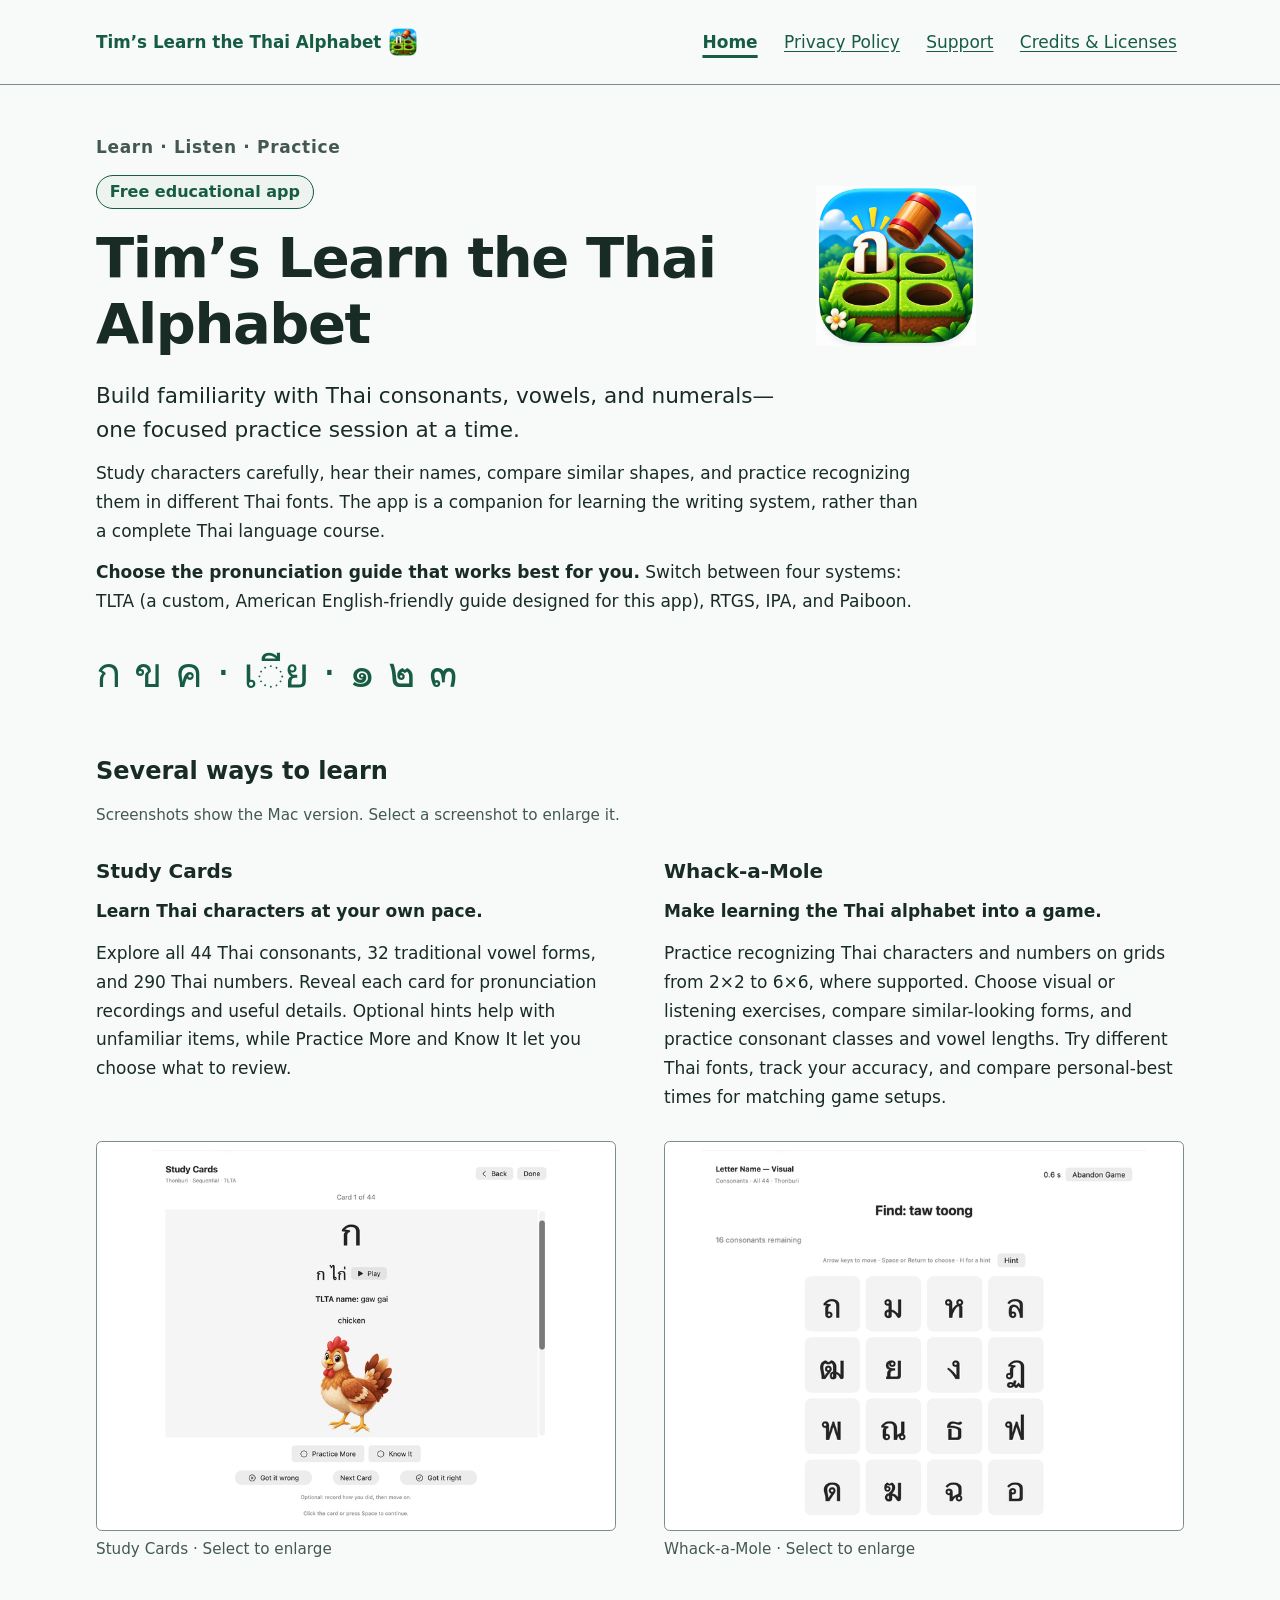
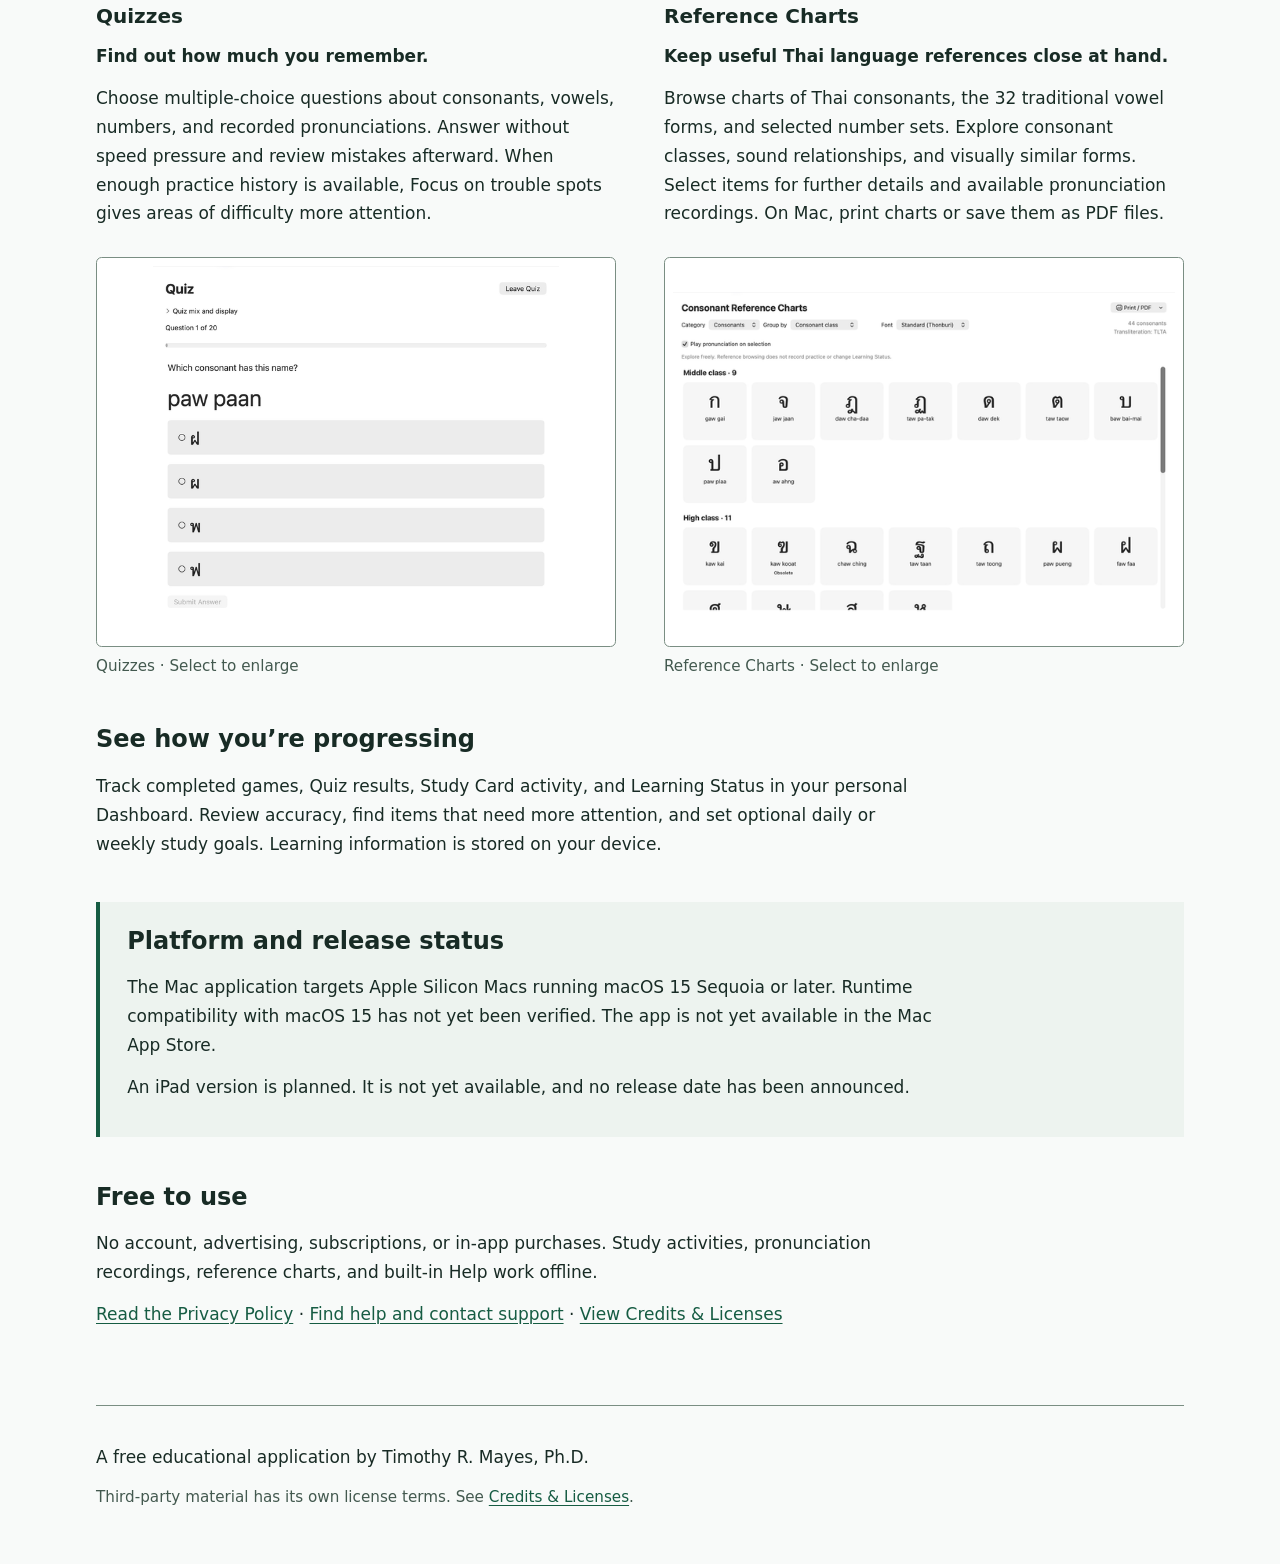
==== index.html @ c06ee565 "Explain the four pronunciation guides on Home" ====
<!doctype html>
<html lang="en">
<head>
<meta charset="utf-8">
<meta name="viewport" content="width=device-width, initial-scale=1">
<meta name="color-scheme" content="light dark">
<meta name="description" content="Learn Thai consonants, vowels, and numerals through study, recognition practice, quizzes, and reference charts.">
<title>Home — Tim’s Learn the Thai Alphabet</title>
<link rel="stylesheet" href="assets/styles.css">
<script src="assets/screenshot-viewer.js" defer></script>
</head>
<body>
<a class="skip-link" href="#main">Skip to content</a>
<header class="site-header"><div class="wrap"><a class="brand" href="index.html"><span>Tim’s Learn the Thai Alphabet</span><img class="brand-icon" src="assets/app-icon-small.png" width="28" height="28" alt="" aria-hidden="true"></a><nav aria-label="Main navigation"><a href="index.html" aria-current="page">Home</a><a href="privacy.html">Privacy Policy</a><a href="support.html">Support</a><a href="credits.html">Credits & Licenses</a></nav></div></header>
<main id="main" class="wrap" tabindex="-1"><section class="hero"><p class="eyebrow">Learn · Listen · Practice</p><div class="hero-intro"><img class="hero-icon" src="assets/app-icon.png" width="160" height="160" alt="" aria-hidden="true"><div class="hero-heading"><p class="free-badge">Free educational app</p><h1>Tim’s Learn the Thai Alphabet</h1></div></div><p class="lead">Build familiarity with Thai consonants, vowels, and numerals—one focused practice session at a time.</p><p>Study characters carefully, hear their names, compare similar shapes, and practice recognizing them in different Thai fonts. The app is a companion for learning the writing system, rather than a complete Thai language course.</p><p><strong>Choose the pronunciation guide that works best for you.</strong> Switch between four systems: TLTA (a custom, American English-friendly guide designed for this app), RTGS, IPA, and Paiboon.</p><p class="thai-sample" lang="th">ก ข ค · <svg class="thai-pattern" style="width:1.596em" viewBox="0 0 1596 1200" role="img" aria-labelledby="home-ia-title" aria-describedby="home-ia-desc" focusable="false"><title id="home-ia-title">Thai vowel pattern: long sara ia; one dotted circle marks the consonant position</title><desc id="home-ia-desc" lang="th">เ◌ีย</desc><use href="assets/thai-vowels.svg#ia" aria-hidden="true"/></svg> · ๑ ๒ ๓</p></section>
<section aria-labelledby="activities-heading"><h2 id="activities-heading">Several ways to learn</h2><p class="small">Screenshots show the Mac version. Select a screenshot to enlarge it.</p><div class="activities"><article class="activity"><h3>Study Cards</h3><p class="activity-tagline">Learn Thai characters at your own pace.</p><p>Explore all 44 Thai consonants, 32 traditional vowel forms, and 290 Thai numbers. Reveal each card for pronunciation recordings and useful details. Optional hints help with unfamiliar items, while Practice More and Know It let you choose what to review.</p><figure class="activity-shot"><a class="screenshot-link" href="assets/screenshots/study-cards.webp" data-screenshot="Study Cards" data-width="1440" data-height="1316" aria-label="Enlarge Study Cards screenshot"><span class="screenshot-frame"><img src="assets/screenshots/study-cards-thumb.webp" width="640" height="585" loading="lazy" decoding="async" alt="Revealed consonant Study Card for ก, with its Thai name, chicken illustration, Play button, and Practice More and Know It controls."></span></a><figcaption>Study Cards · Select to enlarge</figcaption></figure></article><article class="activity"><h3>Whack-a-Mole</h3><p class="activity-tagline">Make learning the Thai alphabet into a game.</p><p>Practice recognizing Thai characters and numbers on grids from 2×2 to 6×6, where supported. Choose visual or listening exercises, compare similar-looking forms, and practice consonant classes and vowel lengths. Try different Thai fonts, track your accuracy, and compare personal-best times for matching game setups.</p><figure class="activity-shot"><a class="screenshot-link" href="assets/screenshots/whack-a-mole.webp" data-screenshot="Whack-a-Mole" data-width="1440" data-height="1206" aria-label="Enlarge Whack-a-Mole screenshot"><span class="screenshot-frame"><img src="assets/screenshots/whack-a-mole-thumb.webp" width="640" height="536" loading="lazy" decoding="async" alt="Active consonant Whack-a-Mole game with a written-name prompt, a 4-by-4 Thai letter grid, timer, Hint and Abandon Game controls."></span></a><figcaption>Whack-a-Mole · Select to enlarge</figcaption></figure></article><article class="activity"><h3>Quizzes</h3><p class="activity-tagline">Find out how much you remember.</p><p>Choose multiple-choice questions about consonants, vowels, numbers, and recorded pronunciations. Answer without speed pressure and review mistakes afterward. When enough practice history is available, Focus on trouble spots gives areas of difficulty more attention.</p><figure class="activity-shot"><a class="screenshot-link" href="assets/screenshots/quizzes.webp" data-screenshot="Quizzes" data-width="1440" data-height="1316" aria-label="Enlarge Quizzes screenshot"><span class="screenshot-frame"><img src="assets/screenshots/quizzes-thumb.webp" width="640" height="585" loading="lazy" decoding="async" alt="Consonant Quiz asking which Thai character matches a written name, with four answer choices, question progress, and a Submit Answer button."></span></a><figcaption>Quizzes · Select to enlarge</figcaption></figure></article><article class="activity"><h3>Reference Charts</h3><p class="activity-tagline">Keep useful Thai language references close at hand.</p><p>Browse charts of Thai consonants, the 32 traditional vowel forms, and selected number sets. Explore consonant classes, sound relationships, and visually similar forms. Select items for further details and available pronunciation recordings. On Mac, print charts or save them as PDF files.</p><figure class="activity-shot"><a class="screenshot-link" href="assets/screenshots/reference-charts.webp" data-screenshot="Reference Charts" data-width="1440" data-height="919" aria-label="Enlarge Reference Charts screenshot"><span class="screenshot-frame"><img src="assets/screenshots/reference-charts-thumb.webp" width="640" height="408" loading="lazy" decoding="async" alt="Consonant Reference Chart grouped by consonant class, with Thai letters, transliterated names, grouping and font controls, and Print / PDF."></span></a><figcaption>Reference Charts · Select to enlarge</figcaption></figure></article></div></section>
<section><h2>See how you’re progressing</h2><p>Track completed games, Quiz results, Study Card activity, and Learning Status in your personal Dashboard. Review accuracy, find items that need more attention, and set optional daily or weekly study goals. Learning information is stored on your device.</p></section>
<section class="note"><h2>Platform and release status</h2><p>The Mac application targets Apple Silicon Macs running macOS 15 Sequoia or later. Runtime compatibility with macOS 15 has not yet been verified. The app is not yet available in the Mac App Store.</p><p>An iPad version is planned. It is not yet available, and no release date has been announced.</p></section>
<section><h2>Free to use</h2><p>No account, advertising, subscriptions, or in-app purchases. Study activities, pronunciation recordings, reference charts, and built-in Help work offline.</p><p><a href="privacy.html">Read the Privacy Policy</a> · <a href="support.html">Find help and contact support</a> · <a href="credits.html">View Credits & Licenses</a></p></section></main>
<footer class="wrap"><p>A free educational application by Timothy R. Mayes, Ph.D.</p><p class="small">Third-party material has its own license terms. See <a href="credits.html">Credits & Licenses</a>.</p></footer>
<dialog id="screenshot-viewer" class="screenshot-viewer" aria-labelledby="screenshot-title"><div class="screenshot-toolbar"><h2 id="screenshot-title">Application screenshot</h2><button type="button" id="screenshot-close" autofocus>Close</button></div><img id="screenshot-image" alt="" decoding="async"></dialog>
</body>
</html>
---- assets/styles.css ----
/* Local system fonts only. No remote resources or animation. */
:root { color-scheme: light dark; --bg:#f8faf9; --panel:#edf3ef; --ink:#182b25; --muted:#43594f; --link:#165c43; --line:#7a8e83; --focus:#8b3b00; }
@media (prefers-color-scheme:dark) { :root { --bg:#14211c; --panel:#21332a; --ink:#f1f6f2; --muted:#c0d2c6; --link:#9ee5bd; --line:#819a8b; --focus:#ffd08d; } }
* { box-sizing:border-box; }
body { margin:0; background:var(--bg); color:var(--ink); font-family:system-ui,-apple-system,BlinkMacSystemFont,"Segoe UI",sans-serif; font-size:1.0625rem; line-height:1.7; overflow-wrap:anywhere; }
.wrap { width:min(100% - 2.5rem,68rem); margin-inline:auto; }
.site-header { border-bottom:1px solid var(--line); }
.site-header .wrap { padding-block:1.25rem; display:flex; align-items:center; justify-content:space-between; flex-wrap:wrap; gap:1rem 2rem; }
.brand { font-weight:750; font-size:1.05rem; text-decoration:none; }
nav { display:flex; flex-wrap:wrap; gap:.3rem .75rem; }
nav a { display:inline-flex; align-items:center; min-height:44px; padding:.35rem .45rem; }
nav [aria-current=page] { font-weight:750; text-decoration-thickness:3px; text-underline-offset:.4em; }
a { color:var(--link); text-underline-offset:.2em; }
a:hover { text-decoration-thickness:3px; }
a:focus-visible, summary:focus-visible { outline:3px solid var(--focus); outline-offset:4px; border-radius:2px; }
.skip-link { position:absolute; top:.4rem; left:1rem; padding:.5rem 1rem; background:var(--bg); transform:translateY(-200%); z-index:1; }
.skip-link:focus { transform:none; }
main { padding-block:3rem 4rem; }
main:focus { outline:none; }
h1 { font-size:clamp(2rem,5vw,3.5rem); line-height:1.18; letter-spacing:-.025em; max-width:22ch; margin:0 0 1.4rem; }
h2 { font-size:1.5rem; line-height:1.35; margin:0 0 1rem; }
p { max-width:76ch; margin:.8rem 0; }
section { margin-top:2.75rem; }
.hero { margin-top:0; max-width:55rem; }
.eyebrow { color:var(--muted); font-weight:650; letter-spacing:.04em; margin-top:0; }
.lead { font-size:1.35rem; line-height:1.55; max-width:52ch; }
.thai-sample { font-size:2.6rem; line-height:1.8; color:var(--link); margin-block:1.25rem; }
.activities { display:grid; grid-template-columns:repeat(2,minmax(0,1fr)); gap:1.5rem 3rem; }
dt { font-weight:750; margin-top:1rem; }
dd { margin:.35rem 0 1.25rem; max-width:75ch; }
.note,.contact { background:var(--panel); border-left:4px solid var(--link); padding:1.4rem 1.7rem; }
.note h2 { margin-top:0; }
.small { font-size:.95rem; color:var(--muted); }
li { margin:.5rem 0; }
.source-list { list-style:none; padding:0; display:flex; flex-wrap:wrap; gap:.6rem; }
.source-list li { margin:0; }
.source-list a { display:flex; min-height:44px; min-width:44px; align-items:center; justify-content:center; padding:.25rem .8rem; border:1px solid var(--line); font-size:1.25rem; background:var(--panel); }
code { font-size:.95em; }
footer { border-top:1px solid var(--line); padding-block:1.5rem 2.5rem; }
@media(max-width:40rem) { main { padding-top:2rem; } .activities { grid-template-columns:1fr; gap:.2rem; } .note,.contact { padding:1rem; } nav { display:grid; grid-template-columns:repeat(2,minmax(0,1fr)); width:100%; gap:.4rem 1rem; } nav a { justify-content:center; text-align:center; } }
@media(forced-colors:active) { a:focus-visible { outline:3px solid Highlight; } .note,.contact { border:1px solid CanvasText; } }

.thai-pattern { display:inline-block; height:1.2em; vertical-align:-.2em; fill:currentColor; max-width:100%; }

.brand { display:inline-flex; align-items:center; gap:.5rem; max-width:100%; }
.brand span { min-width:0; }
.brand-icon { display:block; width:28px; height:28px; flex-shrink:0; }
.hero-intro { display:grid; grid-template-columns:minmax(0,1fr) 160px; align-items:center; gap:1.5rem 2rem; margin-bottom:1.4rem; }
.hero-icon { grid-column:2; grid-row:1; display:block; width:160px; height:auto; }
.hero-heading { grid-column:1; grid-row:1; min-width:0; }
.hero-heading h1 { margin-bottom:0; }
.free-badge { display:inline-block; margin:0 0 1rem; padding:.25rem .8rem; border:1px solid var(--link); border-radius:999px; background:var(--panel); color:var(--link); font-size:1rem; font-weight:750; line-height:1.5; }
@media(max-width:40rem) { .hero-intro { grid-template-columns:minmax(0,1fr); gap:1rem; } .hero-icon { grid-column:1; grid-row:1; width:116px; } .hero-heading { grid-column:1; grid-row:2; } }

.activity { display:flex; flex-direction:column; min-width:0; }
.activity h3 { margin:1rem 0 .25rem; font-size:1.25rem; line-height:1.35; }
.activity .activity-tagline { margin:.5rem 0 0; font-weight:650; }
.activity-shot { margin:auto 0 0; padding-top:1rem; }
.activity-shot figcaption { margin-top:.4rem; font-size:.95rem; color:var(--muted); }
.screenshot-link { display:block; border-radius:.35rem; }
.screenshot-frame { display:grid; place-items:center; aspect-ratio:4/3; padding:.5rem; border:1px solid var(--line); border-radius:.35rem; background:#fff; }
.screenshot-frame img { display:block; width:100%; height:100%; max-height:100%; min-height:0; object-fit:contain; }
.screenshot-viewer { width:max-content; max-width:calc(100vw - 2rem); max-height:calc(100vh - 2rem); max-height:calc(100dvh - 2rem); margin:auto; padding:1rem; border:1px solid var(--line); border-radius:.4rem; background:var(--bg); color:var(--ink); }
.screenshot-viewer[open] { display:grid; grid-template-rows:auto minmax(0,1fr); gap:.75rem; }
.screenshot-viewer::backdrop { background:rgb(0 0 0 / .75); }
.screenshot-toolbar { display:flex; align-items:center; justify-content:space-between; gap:1rem; }
.screenshot-toolbar h2 { margin:0; font-size:1.1rem; min-width:0; }
#screenshot-close { flex-shrink:0; min-height:44px; padding:.4rem .8rem; border:1px solid var(--line); border-radius:.25rem; background:var(--panel); color:var(--link); font:inherit; font-weight:650; cursor:pointer; }
#screenshot-close:focus-visible { outline:3px solid var(--focus); outline-offset:4px; }
#screenshot-image { display:block; width:auto; height:auto; max-width:calc(100vw - 4rem - 2px); max-height:calc(100vh - 9rem); max-height:calc(100dvh - 9rem); margin:auto; object-fit:contain; }
.screenshot-open { overflow:hidden; }
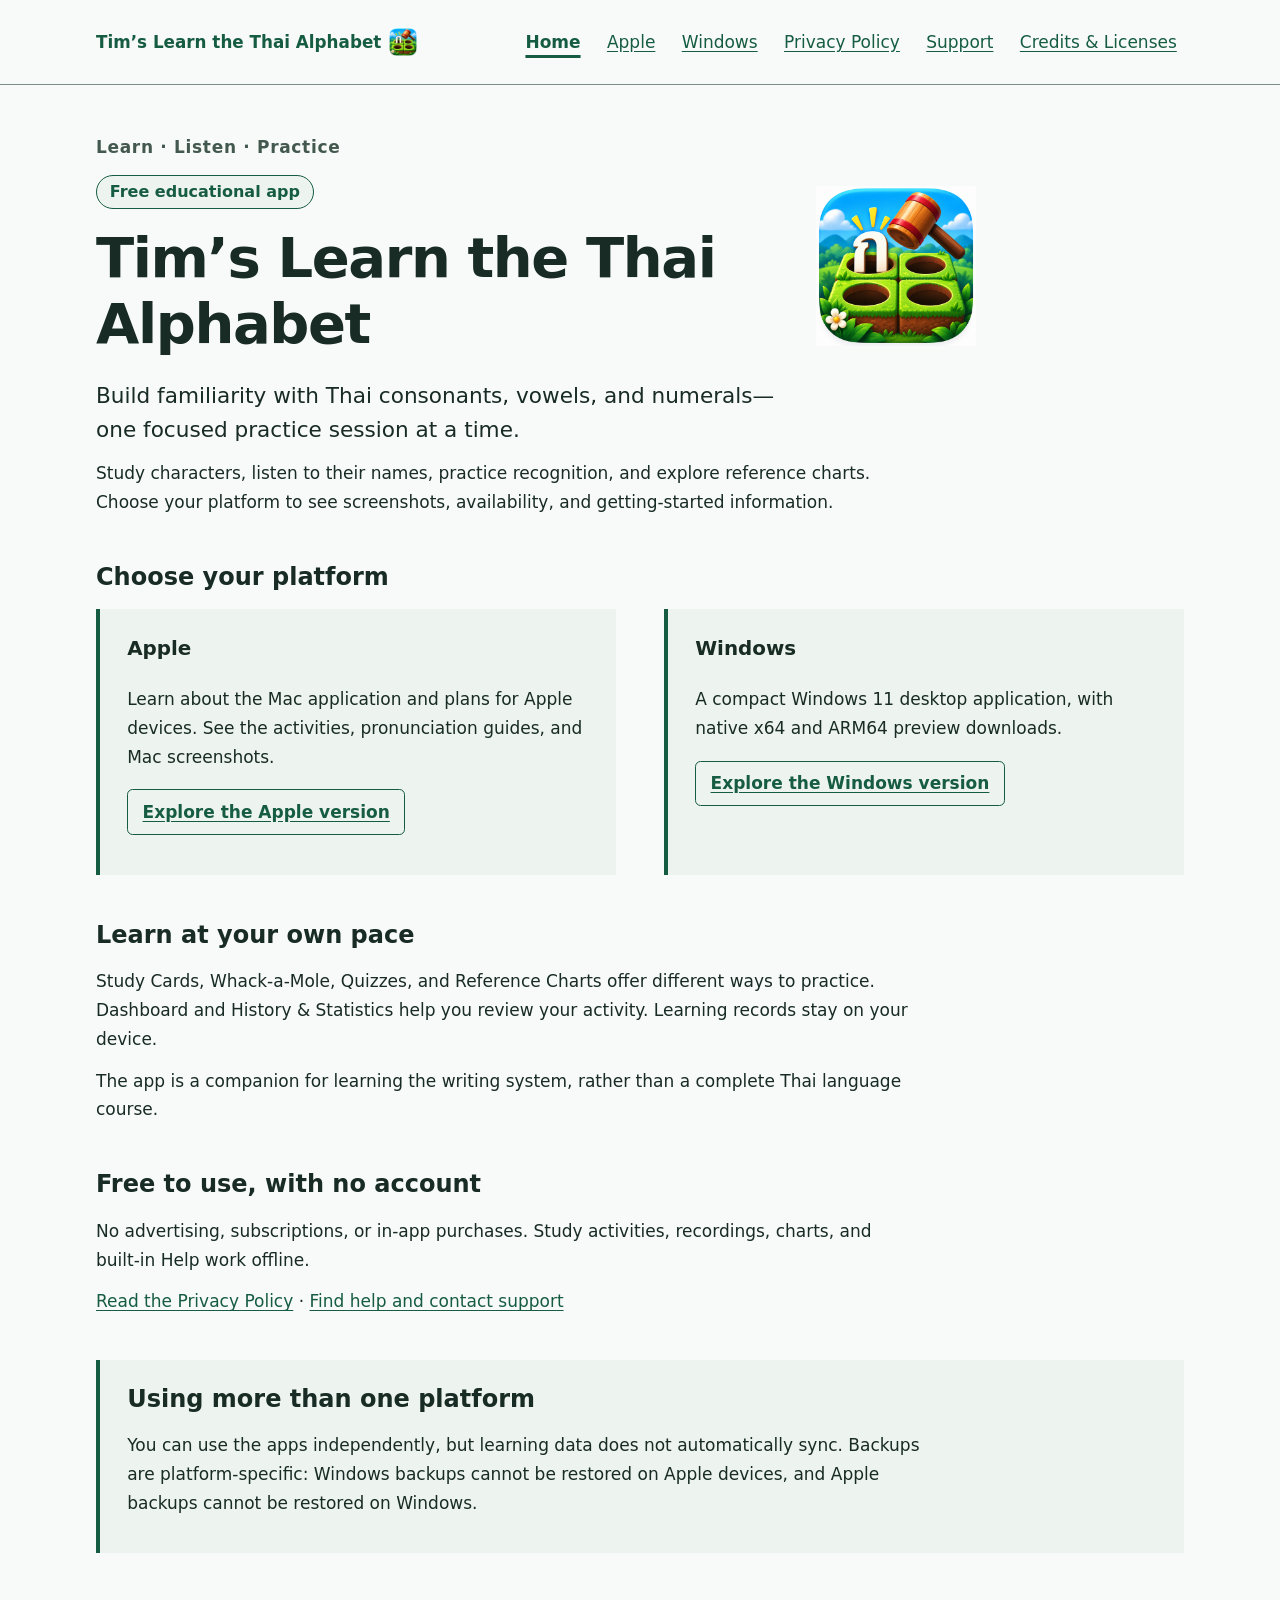
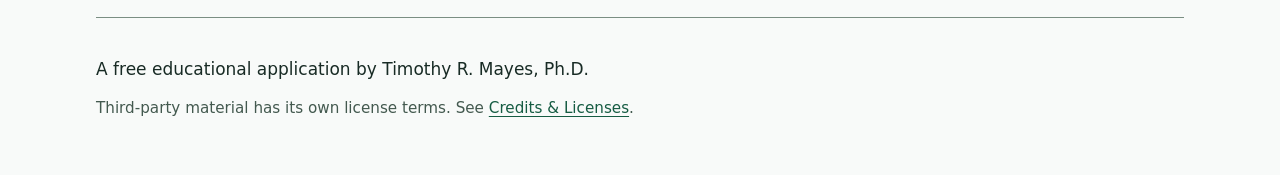
==== commit 0bca45e3: "Add shared platform home and Windows preview download page" ====
--- a/index.html
+++ b/index.html
@@ -1,23 +1,7 @@
 <!doctype html>
-<html lang="en">
-<head>
-<meta charset="utf-8">
-<meta name="viewport" content="width=device-width, initial-scale=1">
-<meta name="color-scheme" content="light dark">
-<meta name="description" content="Learn Thai consonants, vowels, and numerals through study, recognition practice, quizzes, and reference charts.">
-<title>Home — Tim’s Learn the Thai Alphabet</title>
-<link rel="stylesheet" href="assets/styles.css">
-<script src="assets/screenshot-viewer.js" defer></script>
-</head>
-<body>
-<a class="skip-link" href="#main">Skip to content</a>
-<header class="site-header"><div class="wrap"><a class="brand" href="index.html"><span>Tim’s Learn the Thai Alphabet</span><img class="brand-icon" src="assets/app-icon-small.png" width="28" height="28" alt="" aria-hidden="true"></a><nav aria-label="Main navigation"><a href="index.html" aria-current="page">Home</a><a href="privacy.html">Privacy Policy</a><a href="support.html">Support</a><a href="credits.html">Credits & Licenses</a></nav></div></header>
-<main id="main" class="wrap" tabindex="-1"><section class="hero"><p class="eyebrow">Learn · Listen · Practice</p><div class="hero-intro"><img class="hero-icon" src="assets/app-icon.png" width="160" height="160" alt="" aria-hidden="true"><div class="hero-heading"><p class="free-badge">Free educational app</p><h1>Tim’s Learn the Thai Alphabet</h1></div></div><p class="lead">Build familiarity with Thai consonants, vowels, and numerals—one focused practice session at a time.</p><p>Study characters carefully, hear their names, compare similar shapes, and practice recognizing them in different Thai fonts. The app is a companion for learning the writing system, rather than a complete Thai language course.</p><p><strong>Choose the pronunciation guide that works best for you.</strong> Switch between four systems: TLTA (a custom, American English-friendly guide designed for this app), RTGS, IPA, and Paiboon.</p><p class="thai-sample" lang="th">ก ข ค · <svg class="thai-pattern" style="width:1.596em" viewBox="0 0 1596 1200" role="img" aria-labelledby="home-ia-title" aria-describedby="home-ia-desc" focusable="false"><title id="home-ia-title">Thai vowel pattern: long sara ia; one dotted circle marks the consonant position</title><desc id="home-ia-desc" lang="th">เ◌ีย</desc><use href="assets/thai-vowels.svg#ia" aria-hidden="true"/></svg> · ๑ ๒ ๓</p></section>
-<section aria-labelledby="activities-heading"><h2 id="activities-heading">Several ways to learn</h2><p class="small">Screenshots show the Mac version. Select a screenshot to enlarge it.</p><div class="activities"><article class="activity"><h3>Study Cards</h3><p class="activity-tagline">Learn Thai characters at your own pace.</p><p>Explore all 44 Thai consonants, 32 traditional vowel forms, and 290 Thai numbers. Reveal each card for pronunciation recordings and useful details. Optional hints help with unfamiliar items, while Practice More and Know It let you choose what to review.</p><figure class="activity-shot"><a class="screenshot-link" href="assets/screenshots/study-cards.webp" data-screenshot="Study Cards" data-width="1440" data-height="1316" aria-label="Enlarge Study Cards screenshot"><span class="screenshot-frame"><img src="assets/screenshots/study-cards-thumb.webp" width="640" height="585" loading="lazy" decoding="async" alt="Revealed consonant Study Card for ก, with its Thai name, chicken illustration, Play button, and Practice More and Know It controls."></span></a><figcaption>Study Cards · Select to enlarge</figcaption></figure></article><article class="activity"><h3>Whack-a-Mole</h3><p class="activity-tagline">Make learning the Thai alphabet into a game.</p><p>Practice recognizing Thai characters and numbers on grids from 2×2 to 6×6, where supported. Choose visual or listening exercises, compare similar-looking forms, and practice consonant classes and vowel lengths. Try different Thai fonts, track your accuracy, and compare personal-best times for matching game setups.</p><figure class="activity-shot"><a class="screenshot-link" href="assets/screenshots/whack-a-mole.webp" data-screenshot="Whack-a-Mole" data-width="1440" data-height="1206" aria-label="Enlarge Whack-a-Mole screenshot"><span class="screenshot-frame"><img src="assets/screenshots/whack-a-mole-thumb.webp" width="640" height="536" loading="lazy" decoding="async" alt="Active consonant Whack-a-Mole game with a written-name prompt, a 4-by-4 Thai letter grid, timer, Hint and Abandon Game controls."></span></a><figcaption>Whack-a-Mole · Select to enlarge</figcaption></figure></article><article class="activity"><h3>Quizzes</h3><p class="activity-tagline">Find out how much you remember.</p><p>Choose multiple-choice questions about consonants, vowels, numbers, and recorded pronunciations. Answer without speed pressure and review mistakes afterward. When enough practice history is available, Focus on trouble spots gives areas of difficulty more attention.</p><figure class="activity-shot"><a class="screenshot-link" href="assets/screenshots/quizzes.webp" data-screenshot="Quizzes" data-width="1440" data-height="1316" aria-label="Enlarge Quizzes screenshot"><span class="screenshot-frame"><img src="assets/screenshots/quizzes-thumb.webp" width="640" height="585" loading="lazy" decoding="async" alt="Consonant Quiz asking which Thai character matches a written name, with four answer choices, question progress, and a Submit Answer button."></span></a><figcaption>Quizzes · Select to enlarge</figcaption></figure></article><article class="activity"><h3>Reference Charts</h3><p class="activity-tagline">Keep useful Thai language references close at hand.</p><p>Browse charts of Thai consonants, the 32 traditional vowel forms, and selected number sets. Explore consonant classes, sound relationships, and visually similar forms. Select items for further details and available pronunciation recordings. On Mac, print charts or save them as PDF files.</p><figure class="activity-shot"><a class="screenshot-link" href="assets/screenshots/reference-charts.webp" data-screenshot="Reference Charts" data-width="1440" data-height="919" aria-label="Enlarge Reference Charts screenshot"><span class="screenshot-frame"><img src="assets/screenshots/reference-charts-thumb.webp" width="640" height="408" loading="lazy" decoding="async" alt="Consonant Reference Chart grouped by consonant class, with Thai letters, transliterated names, grouping and font controls, and Print / PDF."></span></a><figcaption>Reference Charts · Select to enlarge</figcaption></figure></article></div></section>
-<section><h2>See how you’re progressing</h2><p>Track completed games, Quiz results, Study Card activity, and Learning Status in your personal Dashboard. Review accuracy, find items that need more attention, and set optional daily or weekly study goals. Learning information is stored on your device.</p></section>
-<section class="note"><h2>Platform and release status</h2><p>The Mac application targets Apple Silicon Macs running macOS 15 Sequoia or later. Runtime compatibility with macOS 15 has not yet been verified. The app is not yet available in the Mac App Store.</p><p>An iPad version is planned. It is not yet available, and no release date has been announced.</p></section>
-<section><h2>Free to use</h2><p>No account, advertising, subscriptions, or in-app purchases. Study activities, pronunciation recordings, reference charts, and built-in Help work offline.</p><p><a href="privacy.html">Read the Privacy Policy</a> · <a href="support.html">Find help and contact support</a> · <a href="credits.html">View Credits & Licenses</a></p></section></main>
-<footer class="wrap"><p>A free educational application by Timothy R. Mayes, Ph.D.</p><p class="small">Third-party material has its own license terms. See <a href="credits.html">Credits & Licenses</a>.</p></footer>
-<dialog id="screenshot-viewer" class="screenshot-viewer" aria-labelledby="screenshot-title"><div class="screenshot-toolbar"><h2 id="screenshot-title">Application screenshot</h2><button type="button" id="screenshot-close" autofocus>Close</button></div><img id="screenshot-image" alt="" decoding="async"></dialog>
-</body>
-</html>
+<html lang="en"><head><meta charset="utf-8"><meta name="viewport" content="width=device-width, initial-scale=1"><meta name="color-scheme" content="light dark"><meta name="description" content="A free educational app for learning Thai consonants, vowels and numbers. Choose the Apple or Windows version."><title>Home — Tim’s Learn the Thai Alphabet</title><link rel="stylesheet" href="assets/styles.css"></head><body><a class="skip-link" href="#main">Skip to content</a><header class="site-header"><div class="wrap"><a class="brand" href="index.html"><span>Tim’s Learn the Thai Alphabet</span><img class="brand-icon" src="assets/app-icon-small.png" width="28" height="28" alt="" aria-hidden="true"></a><nav aria-label="Main navigation"><a href="index.html" aria-current="page">Home</a><a href="apple.html">Apple</a><a href="windows.html">Windows</a><a href="privacy.html">Privacy Policy</a><a href="support.html">Support</a><a href="credits.html">Credits & Licenses</a></nav></div></header><main id="main" class="wrap" tabindex="-1">
+<section class="hero"><p class="eyebrow">Learn · Listen · Practice</p><div class="hero-intro"><img class="hero-icon" src="assets/app-icon.png" width="160" height="160" alt="" aria-hidden="true"><div class="hero-heading"><p class="free-badge">Free educational app</p><h1>Tim’s Learn the Thai Alphabet</h1></div></div><p class="lead">Build familiarity with Thai consonants, vowels, and numerals—one focused practice session at a time.</p><p>Study characters, listen to their names, practice recognition, and explore reference charts. Choose your platform to see screenshots, availability, and getting-started information.</p></section>
+<section aria-labelledby="platforms"><h2 id="platforms">Choose your platform</h2><div class="activities platform-choices"><article class="note"><h3>Apple</h3><p>Learn about the Mac application and plans for Apple devices. See the activities, pronunciation guides, and Mac screenshots.</p><p><a class="action-link" href="apple.html">Explore the Apple version</a></p></article><article class="note"><h3>Windows</h3><p>A compact Windows 11 desktop application, with native x64 and ARM64 preview downloads.</p><p><a class="action-link" href="windows.html">Explore the Windows version</a></p></article></div></section>
+<section><h2>Learn at your own pace</h2><p>Study Cards, Whack-a-Mole, Quizzes, and Reference Charts offer different ways to practice. Dashboard and History &amp; Statistics help you review your activity. Learning records stay on your device.</p><p>The app is a companion for learning the writing system, rather than a complete Thai language course.</p></section>
+<section><h2>Free to use, with no account</h2><p>No advertising, subscriptions, or in-app purchases. Study activities, recordings, charts, and built-in Help work offline.</p><p><a href="privacy.html">Read the Privacy Policy</a> · <a href="support.html">Find help and contact support</a></p></section>
+<section class="note"><h2>Using more than one platform</h2><p>You can use the apps independently, but learning data does not automatically sync. Backups are platform-specific: Windows backups cannot be restored on Apple devices, and Apple backups cannot be restored on Windows.</p></section></main><footer class="wrap"><p>A free educational application by Timothy R. Mayes, Ph.D.</p><p class="small">Third-party material has its own license terms. See <a href="credits.html">Credits &amp; Licenses</a>.</p></footer></body></html>
--- a/assets/styles.css
+++ b/assets/styles.css
@@ -69,3 +69,10 @@
 #screenshot-close:focus-visible { outline:3px solid var(--focus); outline-offset:4px; }
 #screenshot-image { display:block; width:auto; height:auto; max-width:calc(100vw - 4rem - 2px); max-height:calc(100vh - 9rem); max-height:calc(100dvh - 9rem); margin:auto; object-fit:contain; }
 .screenshot-open { overflow:hidden; }
+
+/* Platform selection and Windows downloads reuse the shared site palette. */
+.platform-choices .note { margin-top:0; }
+.platform-choices h3 { margin-top:0; }
+.action-link { display:inline-flex; align-items:center; min-height:44px; margin:.3rem .5rem .3rem 0; padding:.45rem .9rem; border:1px solid var(--link); border-radius:.35rem; background:var(--panel); font-weight:700; }
+.download-options { display:flex; flex-wrap:wrap; gap:1rem 2rem; }
+.download-options p { margin:.5rem 0; }
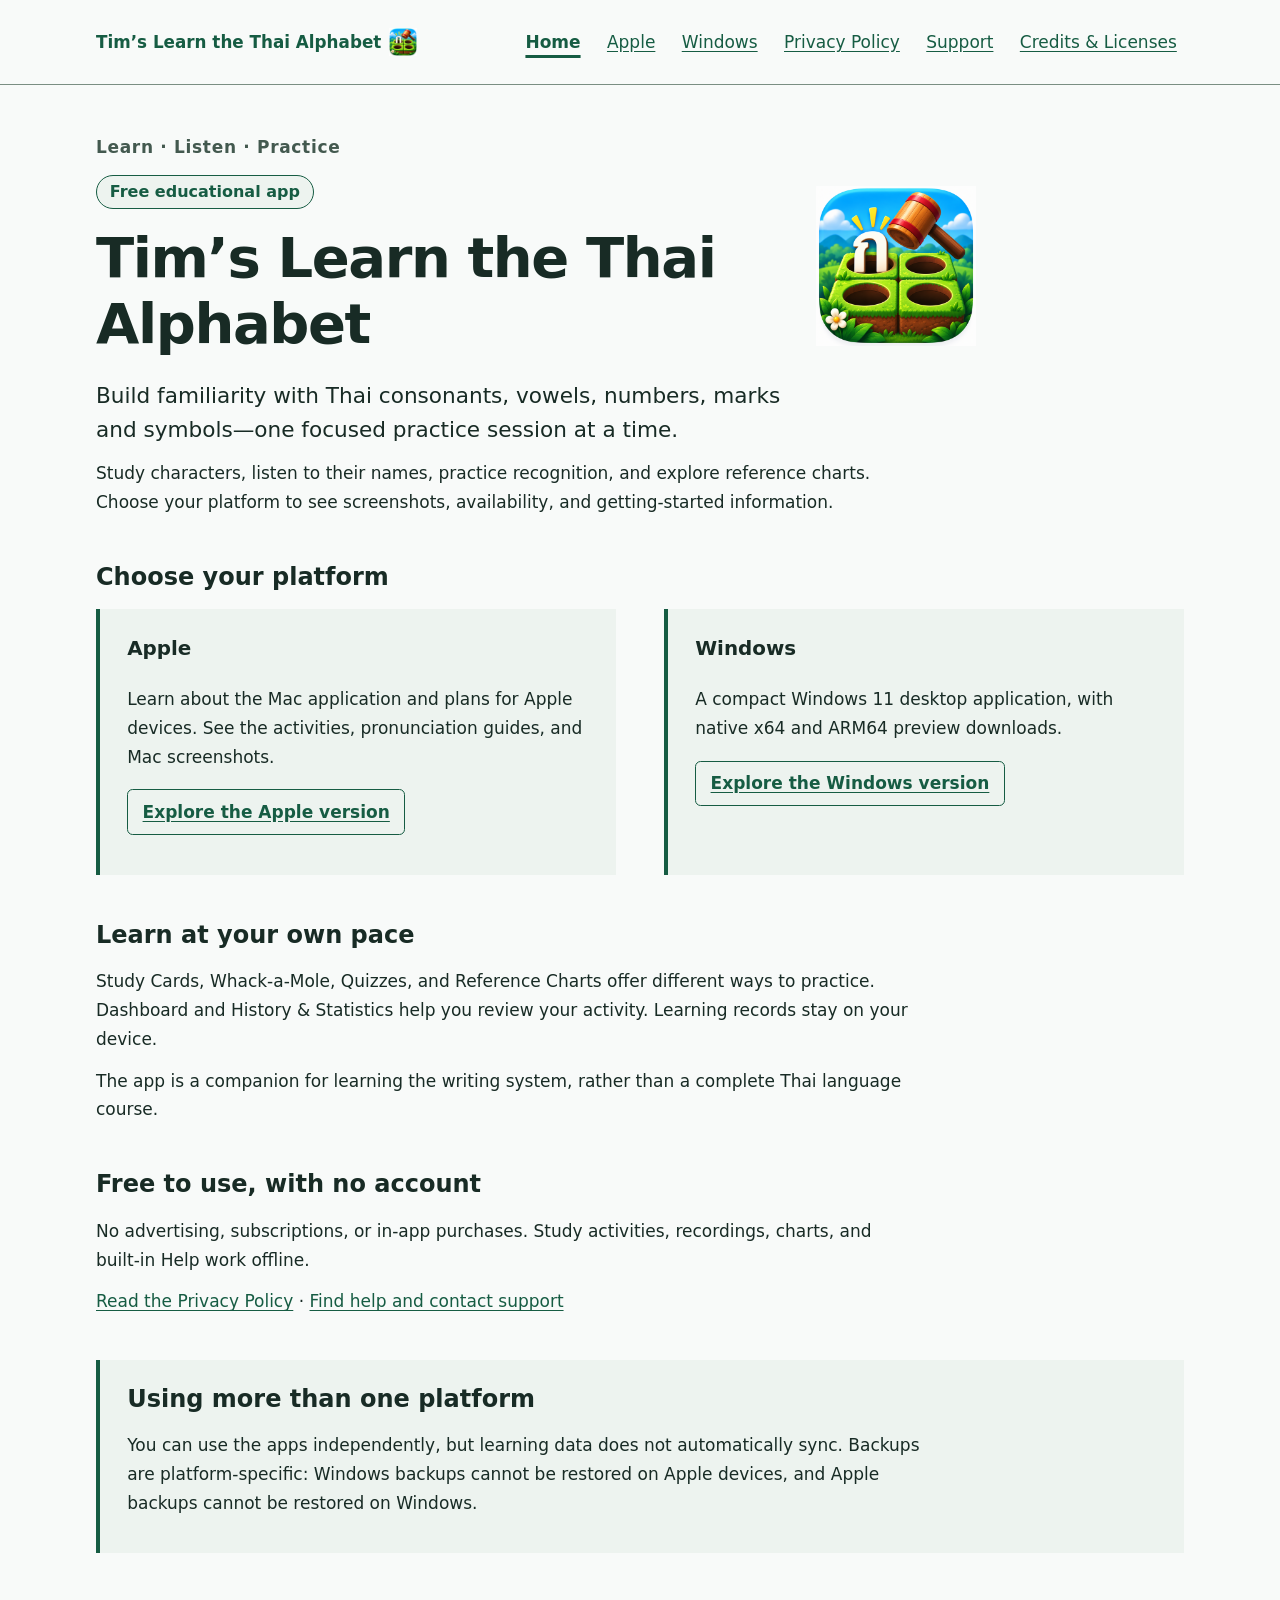
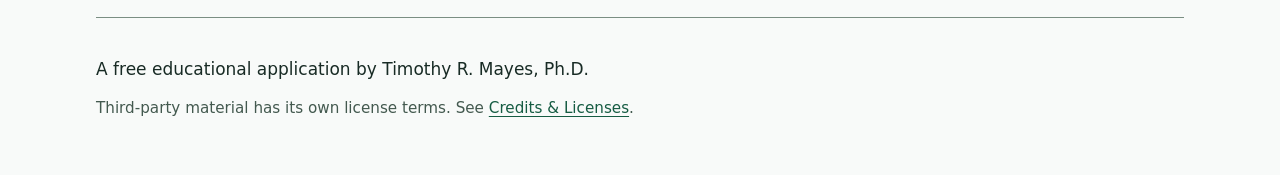
==== commit f17da10f: "Update platform pages for marks, combined practice and handwriting" ====
--- a/index.html
+++ b/index.html
@@ -1,6 +1,6 @@
 <!doctype html>
-<html lang="en"><head><meta charset="utf-8"><meta name="viewport" content="width=device-width, initial-scale=1"><meta name="color-scheme" content="light dark"><meta name="description" content="A free educational app for learning Thai consonants, vowels and numbers. Choose the Apple or Windows version."><title>Home — Tim’s Learn the Thai Alphabet</title><link rel="stylesheet" href="assets/styles.css"></head><body><a class="skip-link" href="#main">Skip to content</a><header class="site-header"><div class="wrap"><a class="brand" href="index.html"><span>Tim’s Learn the Thai Alphabet</span><img class="brand-icon" src="assets/app-icon-small.png" width="28" height="28" alt="" aria-hidden="true"></a><nav aria-label="Main navigation"><a href="index.html" aria-current="page">Home</a><a href="apple.html">Apple</a><a href="windows.html">Windows</a><a href="privacy.html">Privacy Policy</a><a href="support.html">Support</a><a href="credits.html">Credits & Licenses</a></nav></div></header><main id="main" class="wrap" tabindex="-1">
-<section class="hero"><p class="eyebrow">Learn · Listen · Practice</p><div class="hero-intro"><img class="hero-icon" src="assets/app-icon.png" width="160" height="160" alt="" aria-hidden="true"><div class="hero-heading"><p class="free-badge">Free educational app</p><h1>Tim’s Learn the Thai Alphabet</h1></div></div><p class="lead">Build familiarity with Thai consonants, vowels, and numerals—one focused practice session at a time.</p><p>Study characters, listen to their names, practice recognition, and explore reference charts. Choose your platform to see screenshots, availability, and getting-started information.</p></section>
+<html lang="en"><head><meta charset="utf-8"><meta name="viewport" content="width=device-width, initial-scale=1"><meta name="color-scheme" content="light dark"><meta name="description" content="A free educational app for learning Thai consonants, vowels, numbers, marks and symbols. Choose the Apple or Windows version."><title>Home — Tim’s Learn the Thai Alphabet</title><link rel="stylesheet" href="assets/styles.css?v=platforms-1"></head><body><a class="skip-link" href="#main">Skip to content</a><header class="site-header"><div class="wrap"><a class="brand" href="index.html"><span>Tim’s Learn the Thai Alphabet</span><img class="brand-icon" src="assets/app-icon-small.png" width="28" height="28" alt="" aria-hidden="true"></a><nav aria-label="Main navigation"><a href="index.html" aria-current="page">Home</a><a href="apple.html">Apple</a><a href="windows.html">Windows</a><a href="privacy.html">Privacy Policy</a><a href="support.html">Support</a><a href="credits.html">Credits & Licenses</a></nav></div></header><main id="main" class="wrap" tabindex="-1">
+<section class="hero"><p class="eyebrow">Learn · Listen · Practice</p><div class="hero-intro"><img class="hero-icon" src="assets/app-icon.png" width="160" height="160" alt="" aria-hidden="true"><div class="hero-heading"><p class="free-badge">Free educational app</p><h1>Tim’s Learn the Thai Alphabet</h1></div></div><p class="lead">Build familiarity with Thai consonants, vowels, numbers, marks and symbols—one focused practice session at a time.</p><p>Study characters, listen to their names, practice recognition, and explore reference charts. Choose your platform to see screenshots, availability, and getting-started information.</p></section>
 <section aria-labelledby="platforms"><h2 id="platforms">Choose your platform</h2><div class="activities platform-choices"><article class="note"><h3>Apple</h3><p>Learn about the Mac application and plans for Apple devices. See the activities, pronunciation guides, and Mac screenshots.</p><p><a class="action-link" href="apple.html">Explore the Apple version</a></p></article><article class="note"><h3>Windows</h3><p>A compact Windows 11 desktop application, with native x64 and ARM64 preview downloads.</p><p><a class="action-link" href="windows.html">Explore the Windows version</a></p></article></div></section>
 <section><h2>Learn at your own pace</h2><p>Study Cards, Whack-a-Mole, Quizzes, and Reference Charts offer different ways to practice. Dashboard and History &amp; Statistics help you review your activity. Learning records stay on your device.</p><p>The app is a companion for learning the writing system, rather than a complete Thai language course.</p></section>
 <section><h2>Free to use, with no account</h2><p>No advertising, subscriptions, or in-app purchases. Study activities, recordings, charts, and built-in Help work offline.</p><p><a href="privacy.html">Read the Privacy Policy</a> · <a href="support.html">Find help and contact support</a></p></section>
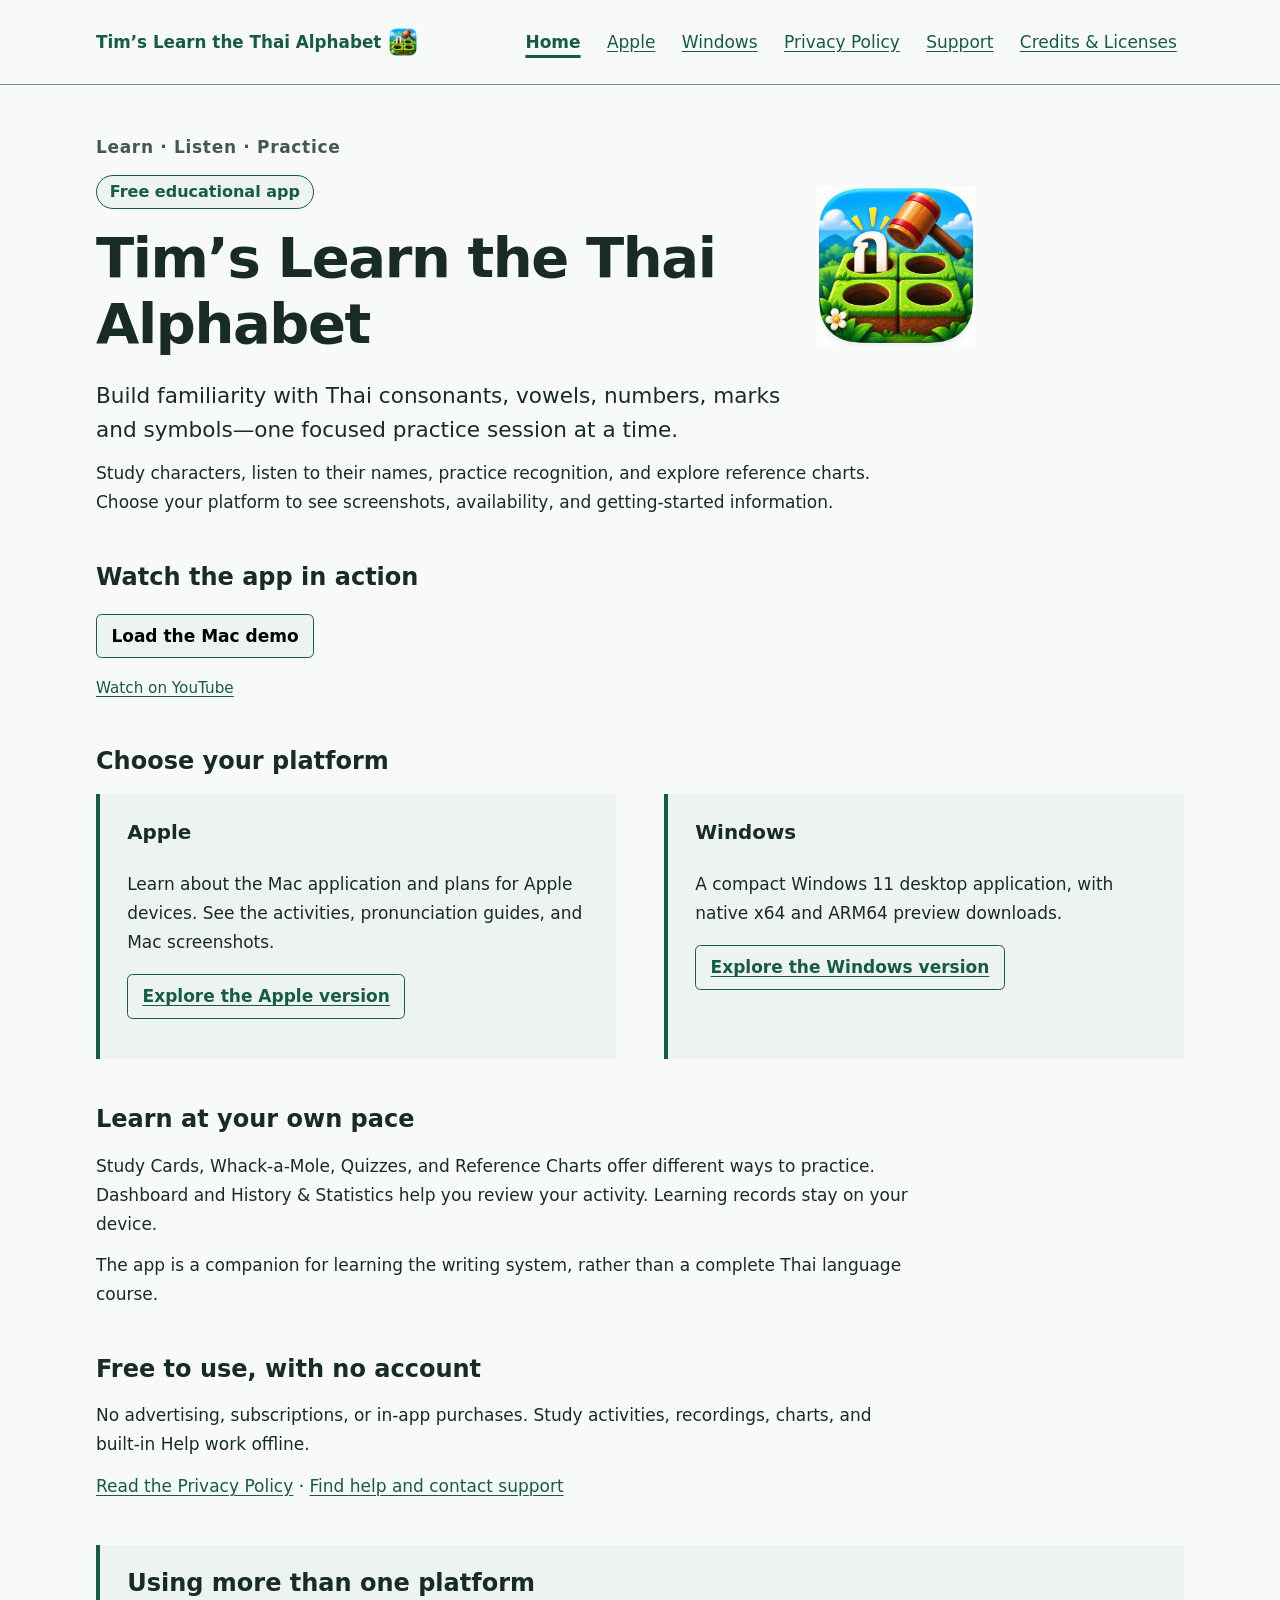
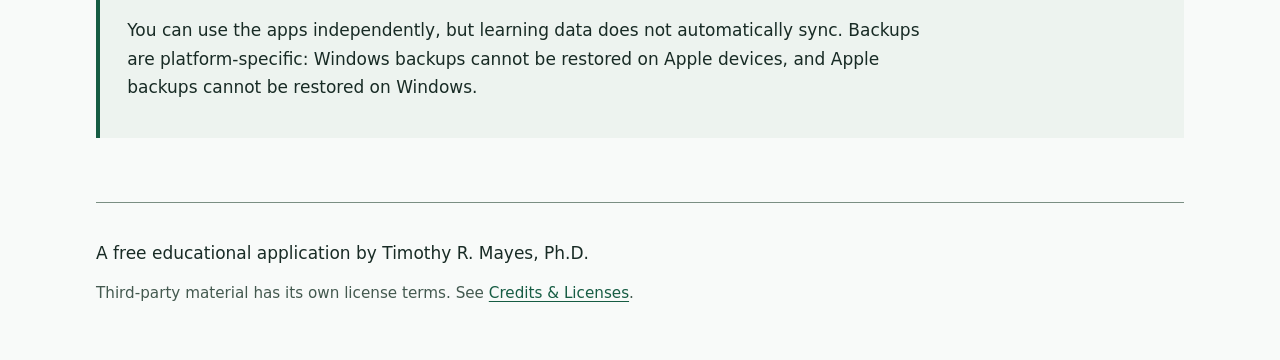
==== commit 77a855d6: "Add app demo section with video playerEmbed the Mac app demo on the homepage Added a demo section fo" ====
--- a/index.html
+++ b/index.html
@@ -1,6 +1,32 @@
 <!doctype html>
 <html lang="en"><head><meta charset="utf-8"><meta name="viewport" content="width=device-width, initial-scale=1"><meta name="color-scheme" content="light dark"><meta name="description" content="A free educational app for learning Thai consonants, vowels, numbers, marks and symbols. Choose the Apple or Windows version."><title>Home — Tim’s Learn the Thai Alphabet</title><link rel="stylesheet" href="assets/styles.css?v=platforms-1"></head><body><a class="skip-link" href="#main">Skip to content</a><header class="site-header"><div class="wrap"><a class="brand" href="index.html"><span>Tim’s Learn the Thai Alphabet</span><img class="brand-icon" src="assets/app-icon-small.png" width="28" height="28" alt="" aria-hidden="true"></a><nav aria-label="Main navigation"><a href="index.html" aria-current="page">Home</a><a href="apple.html">Apple</a><a href="windows.html">Windows</a><a href="privacy.html">Privacy Policy</a><a href="support.html">Support</a><a href="credits.html">Credits & Licenses</a></nav></div></header><main id="main" class="wrap" tabindex="-1">
 <section class="hero"><p class="eyebrow">Learn · Listen · Practice</p><div class="hero-intro"><img class="hero-icon" src="assets/app-icon.png" width="160" height="160" alt="" aria-hidden="true"><div class="hero-heading"><p class="free-badge">Free educational app</p><h1>Tim’s Learn the Thai Alphabet</h1></div></div><p class="lead">Build familiarity with Thai consonants, vowels, numbers, marks and symbols—one focused practice session at a time.</p><p>Study characters, listen to their names, practice recognition, and explore reference charts. Choose your platform to see screenshots, availability, and getting-started information.</p></section>
+<section aria-labelledby="app-demo">
+  <h2 id="app-demo">Watch the app in action</h2>
+  <div style="max-width:52rem">
+    <button type="button" id="load-app-demo" class="action-link" style="display:none;font-family:inherit;font-size:inherit;cursor:pointer">Load the Mac demo</button>
+    <template id="app-demo-player">
+      <iframe src="https://www.youtube-nocookie.com/embed/OEJnlYpl8uw"
+        title="Tim’s Learn the Thai Alphabet — Mac app demo"
+        width="832" height="468" style="display:block;width:100%;height:auto;aspect-ratio:16/9;border:0;border-radius:.35rem"
+        referrerpolicy="strict-origin-when-cross-origin"
+        allow="encrypted-media; picture-in-picture; fullscreen" allowfullscreen></iframe>
+    </template>
+    <p class="small"><a href="https://youtu.be/OEJnlYpl8uw">Watch on YouTube</a></p>
+  </div>
+</section>
+<script>
+  {
+    const button = document.getElementById('load-app-demo');
+    const template = document.getElementById('app-demo-player');
+    button.style.removeProperty('display');
+    button.addEventListener('click', () => {
+      const player = template.content.firstElementChild.cloneNode(true);
+      button.replaceWith(player);
+      player.focus();
+    });
+  }
+</script>
 <section aria-labelledby="platforms"><h2 id="platforms">Choose your platform</h2><div class="activities platform-choices"><article class="note"><h3>Apple</h3><p>Learn about the Mac application and plans for Apple devices. See the activities, pronunciation guides, and Mac screenshots.</p><p><a class="action-link" href="apple.html">Explore the Apple version</a></p></article><article class="note"><h3>Windows</h3><p>A compact Windows 11 desktop application, with native x64 and ARM64 preview downloads.</p><p><a class="action-link" href="windows.html">Explore the Windows version</a></p></article></div></section>
 <section><h2>Learn at your own pace</h2><p>Study Cards, Whack-a-Mole, Quizzes, and Reference Charts offer different ways to practice. Dashboard and History &amp; Statistics help you review your activity. Learning records stay on your device.</p><p>The app is a companion for learning the writing system, rather than a complete Thai language course.</p></section>
 <section><h2>Free to use, with no account</h2><p>No advertising, subscriptions, or in-app purchases. Study activities, recordings, charts, and built-in Help work offline.</p><p><a href="privacy.html">Read the Privacy Policy</a> · <a href="support.html">Find help and contact support</a></p></section>
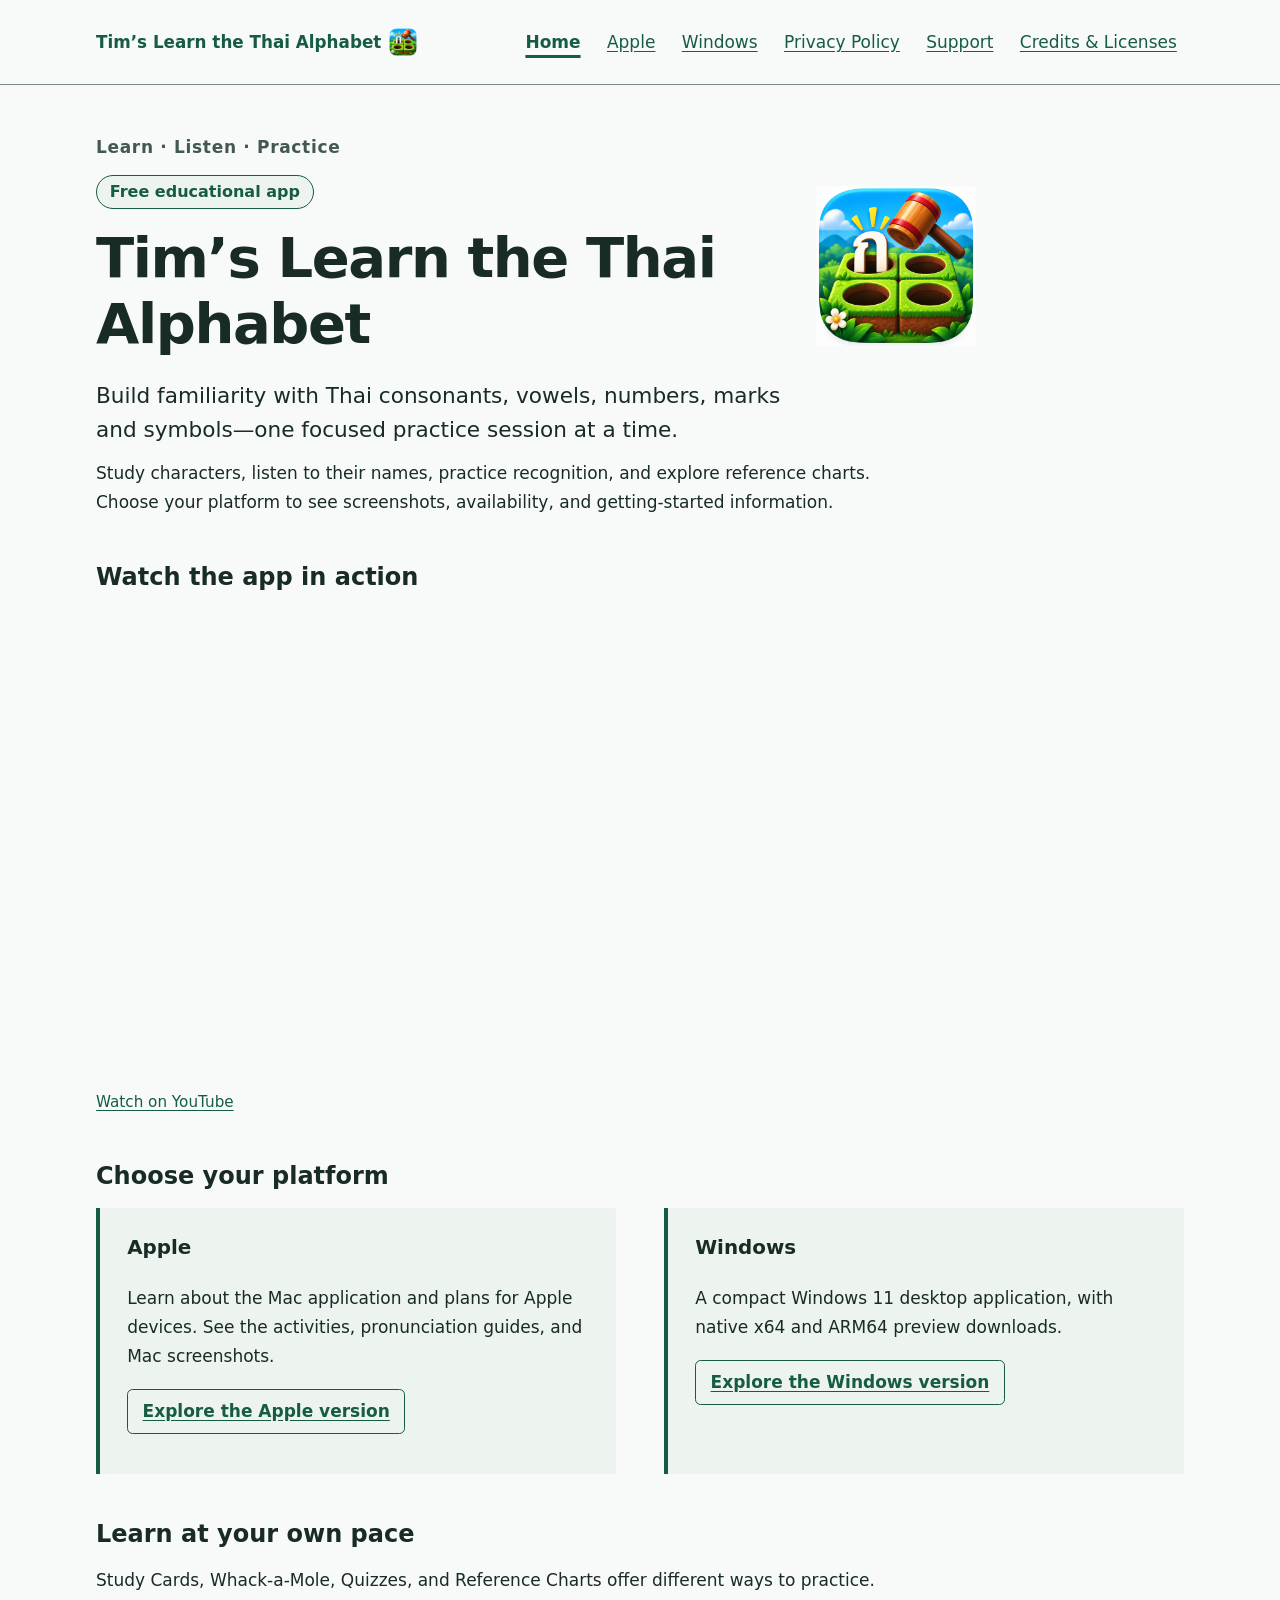
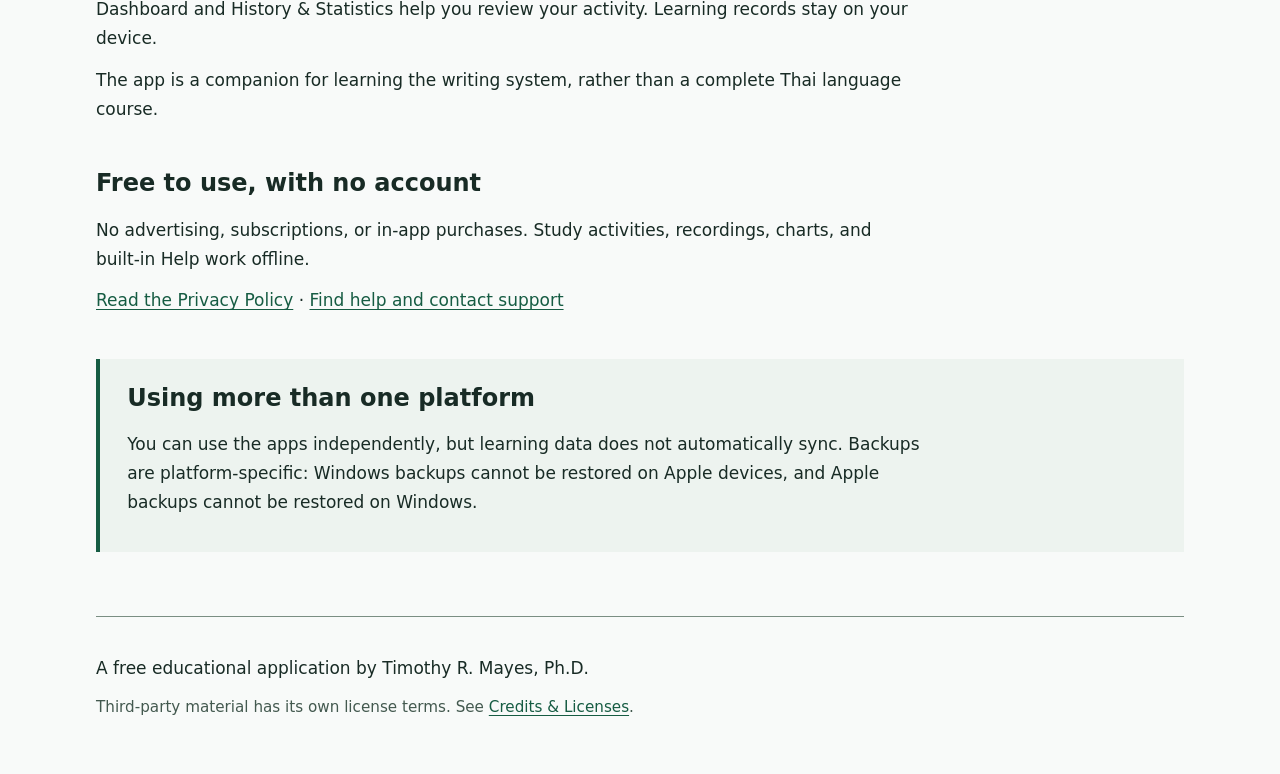
==== commit 384a33a5: "Show the demo player directly on the homepage Replaced button and template for loading app demo with" ====
--- a/index.html
+++ b/index.html
@@ -4,29 +4,15 @@
 <section aria-labelledby="app-demo">
   <h2 id="app-demo">Watch the app in action</h2>
   <div style="max-width:52rem">
-    <button type="button" id="load-app-demo" class="action-link" style="display:none;font-family:inherit;font-size:inherit;cursor:pointer">Load the Mac demo</button>
-    <template id="app-demo-player">
-      <iframe src="https://www.youtube-nocookie.com/embed/OEJnlYpl8uw"
-        title="Tim’s Learn the Thai Alphabet — Mac app demo"
-        width="832" height="468" style="display:block;width:100%;height:auto;aspect-ratio:16/9;border:0;border-radius:.35rem"
-        referrerpolicy="strict-origin-when-cross-origin"
-        allow="encrypted-media; picture-in-picture; fullscreen" allowfullscreen></iframe>
-    </template>
+    <iframe src="https://www.youtube-nocookie.com/embed/OEJnlYpl8uw"
+      loading="lazy"
+      title="Tim’s Learn the Thai Alphabet — Mac app demo"
+      width="832" height="468" style="display:block;width:100%;height:auto;aspect-ratio:16/9;border:0;border-radius:.35rem"
+      referrerpolicy="strict-origin-when-cross-origin"
+      allow="encrypted-media; picture-in-picture; fullscreen" allowfullscreen></iframe>
     <p class="small"><a href="https://youtu.be/OEJnlYpl8uw">Watch on YouTube</a></p>
   </div>
 </section>
-<script>
-  {
-    const button = document.getElementById('load-app-demo');
-    const template = document.getElementById('app-demo-player');
-    button.style.removeProperty('display');
-    button.addEventListener('click', () => {
-      const player = template.content.firstElementChild.cloneNode(true);
-      button.replaceWith(player);
-      player.focus();
-    });
-  }
-</script>
 <section aria-labelledby="platforms"><h2 id="platforms">Choose your platform</h2><div class="activities platform-choices"><article class="note"><h3>Apple</h3><p>Learn about the Mac application and plans for Apple devices. See the activities, pronunciation guides, and Mac screenshots.</p><p><a class="action-link" href="apple.html">Explore the Apple version</a></p></article><article class="note"><h3>Windows</h3><p>A compact Windows 11 desktop application, with native x64 and ARM64 preview downloads.</p><p><a class="action-link" href="windows.html">Explore the Windows version</a></p></article></div></section>
 <section><h2>Learn at your own pace</h2><p>Study Cards, Whack-a-Mole, Quizzes, and Reference Charts offer different ways to practice. Dashboard and History &amp; Statistics help you review your activity. Learning records stay on your device.</p><p>The app is a companion for learning the writing system, rather than a complete Thai language course.</p></section>
 <section><h2>Free to use, with no account</h2><p>No advertising, subscriptions, or in-app purchases. Study activities, recordings, charts, and built-in Help work offline.</p><p><a href="privacy.html">Read the Privacy Policy</a> · <a href="support.html">Find help and contact support</a></p></section>
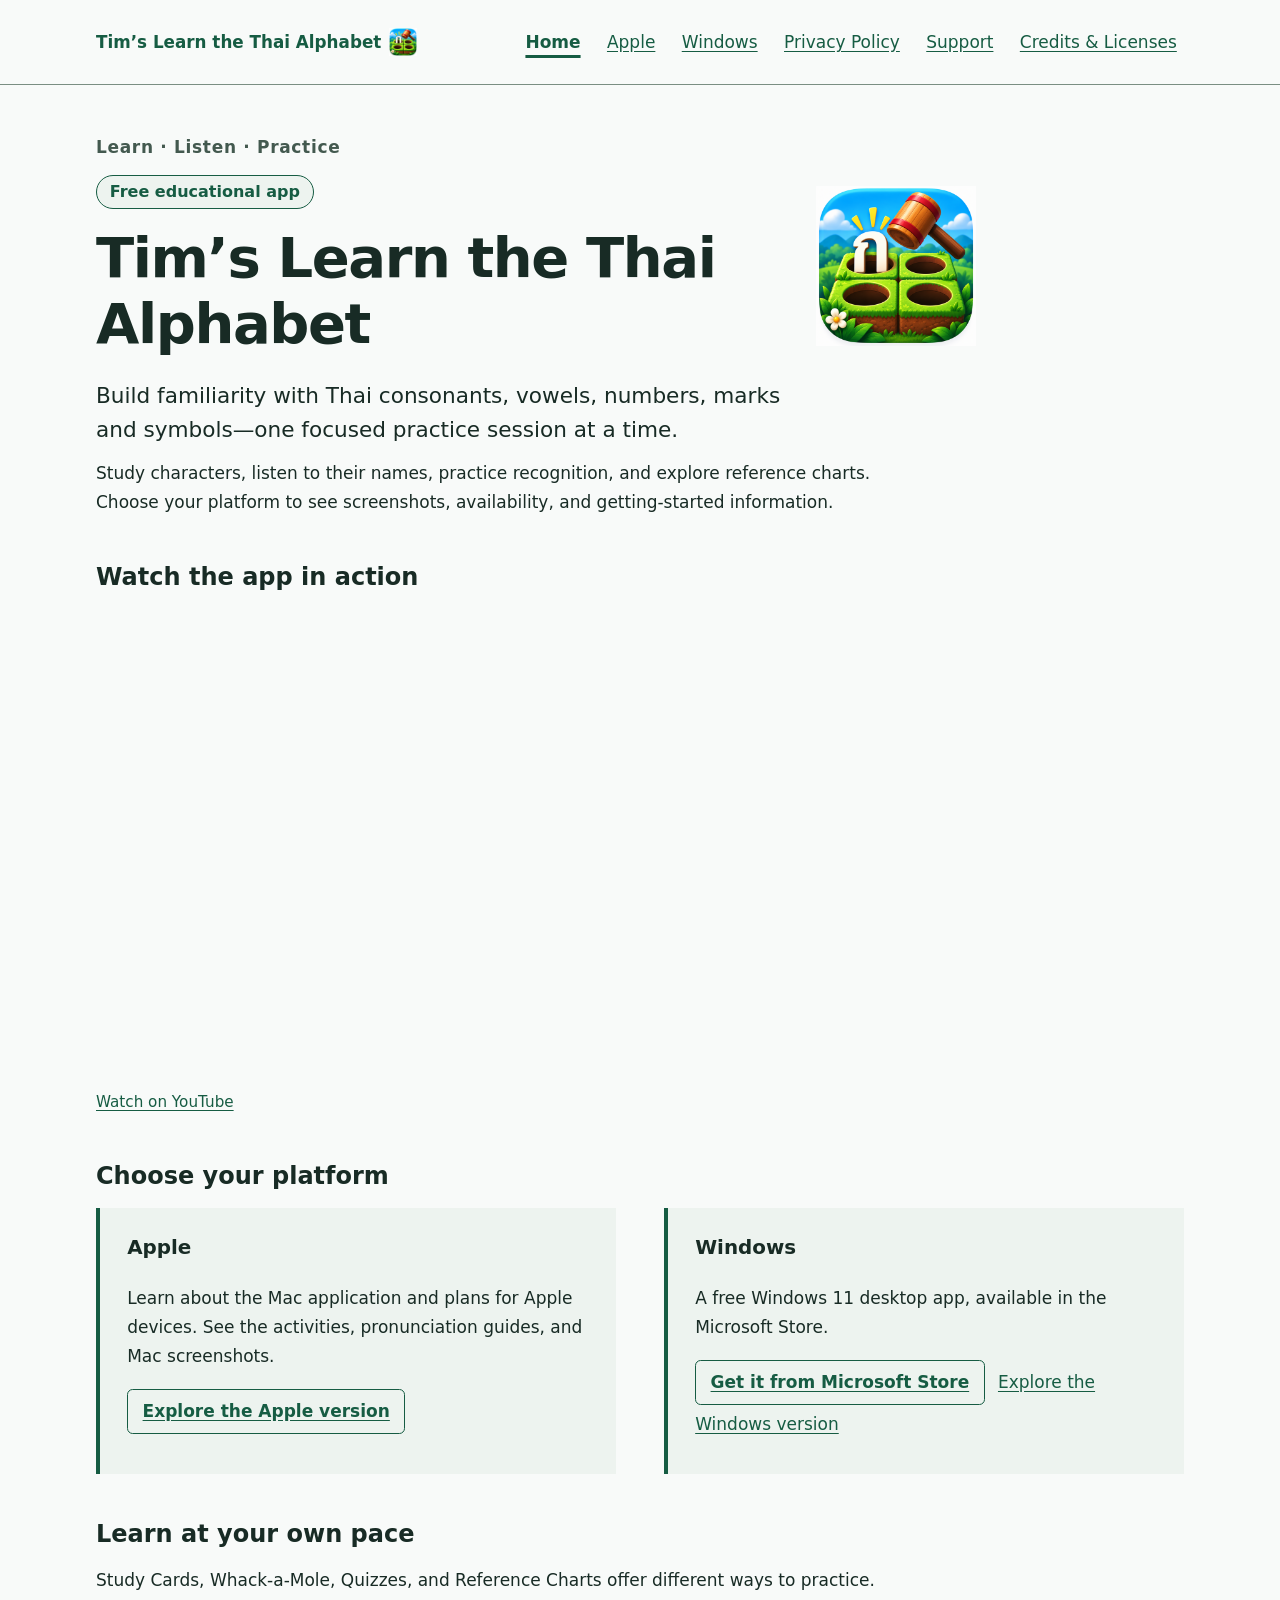
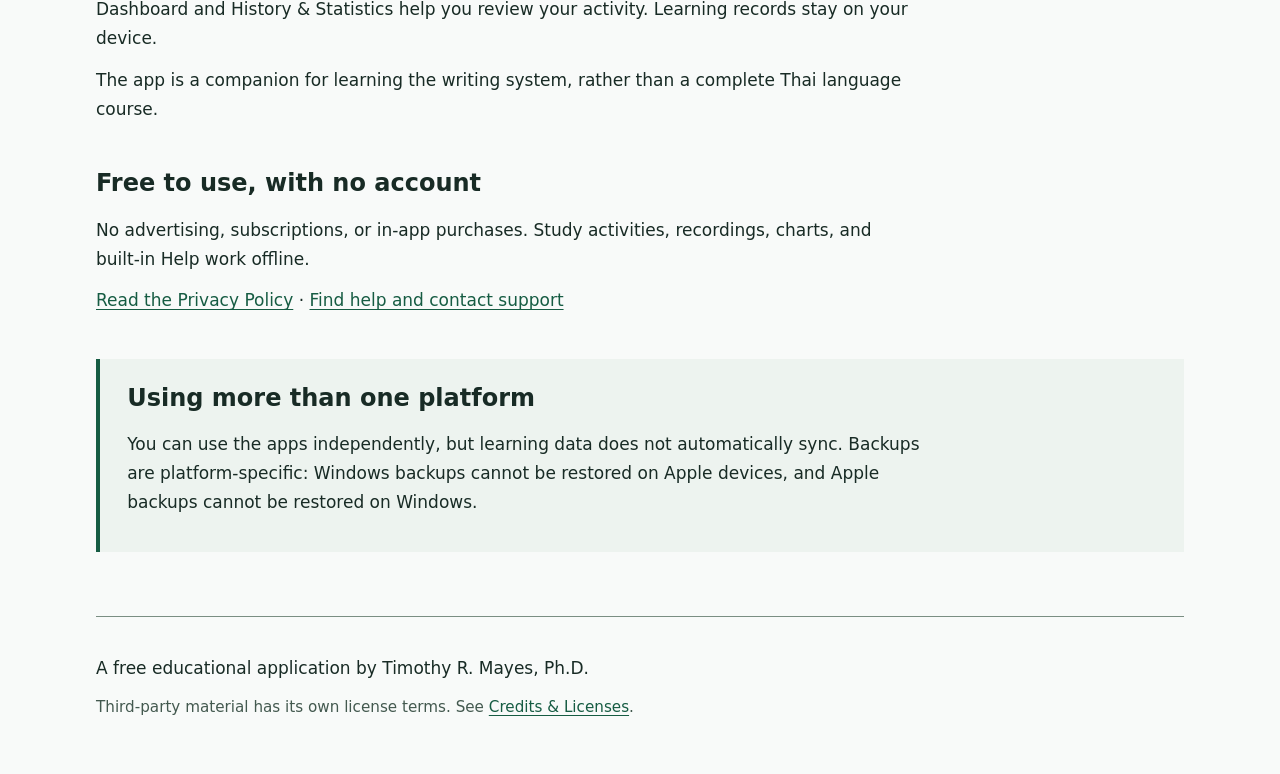
==== commit 7f3e5152: "Send Windows visitors to the Microsoft Store" ====
--- a/index.html
+++ b/index.html
@@ -13,7 +13,7 @@
     <p class="small"><a href="https://youtu.be/OEJnlYpl8uw">Watch on YouTube</a></p>
   </div>
 </section>
-<section aria-labelledby="platforms"><h2 id="platforms">Choose your platform</h2><div class="activities platform-choices"><article class="note"><h3>Apple</h3><p>Learn about the Mac application and plans for Apple devices. See the activities, pronunciation guides, and Mac screenshots.</p><p><a class="action-link" href="apple.html">Explore the Apple version</a></p></article><article class="note"><h3>Windows</h3><p>A compact Windows 11 desktop application, with native x64 and ARM64 preview downloads.</p><p><a class="action-link" href="windows.html">Explore the Windows version</a></p></article></div></section>
+<section aria-labelledby="platforms"><h2 id="platforms">Choose your platform</h2><div class="activities platform-choices"><article class="note"><h3>Apple</h3><p>Learn about the Mac application and plans for Apple devices. See the activities, pronunciation guides, and Mac screenshots.</p><p><a class="action-link" href="apple.html">Explore the Apple version</a></p></article><article class="note"><h3>Windows</h3><p>A free Windows 11 desktop app, available in the Microsoft Store.</p><p><a class="action-link" href="https://apps.microsoft.com/detail/9PMF3ZC7KF2C">Get it from Microsoft Store</a> <a href="windows.html">Explore the Windows version</a></p></article></div></section>
 <section><h2>Learn at your own pace</h2><p>Study Cards, Whack-a-Mole, Quizzes, and Reference Charts offer different ways to practice. Dashboard and History &amp; Statistics help you review your activity. Learning records stay on your device.</p><p>The app is a companion for learning the writing system, rather than a complete Thai language course.</p></section>
 <section><h2>Free to use, with no account</h2><p>No advertising, subscriptions, or in-app purchases. Study activities, recordings, charts, and built-in Help work offline.</p><p><a href="privacy.html">Read the Privacy Policy</a> · <a href="support.html">Find help and contact support</a></p></section>
 <section class="note"><h2>Using more than one platform</h2><p>You can use the apps independently, but learning data does not automatically sync. Backups are platform-specific: Windows backups cannot be restored on Apple devices, and Apple backups cannot be restored on Windows.</p></section></main><footer class="wrap"><p>A free educational application by Timothy R. Mayes, Ph.D.</p><p class="small">Third-party material has its own license terms. See <a href="credits.html">Credits &amp; Licenses</a>.</p></footer></body></html>
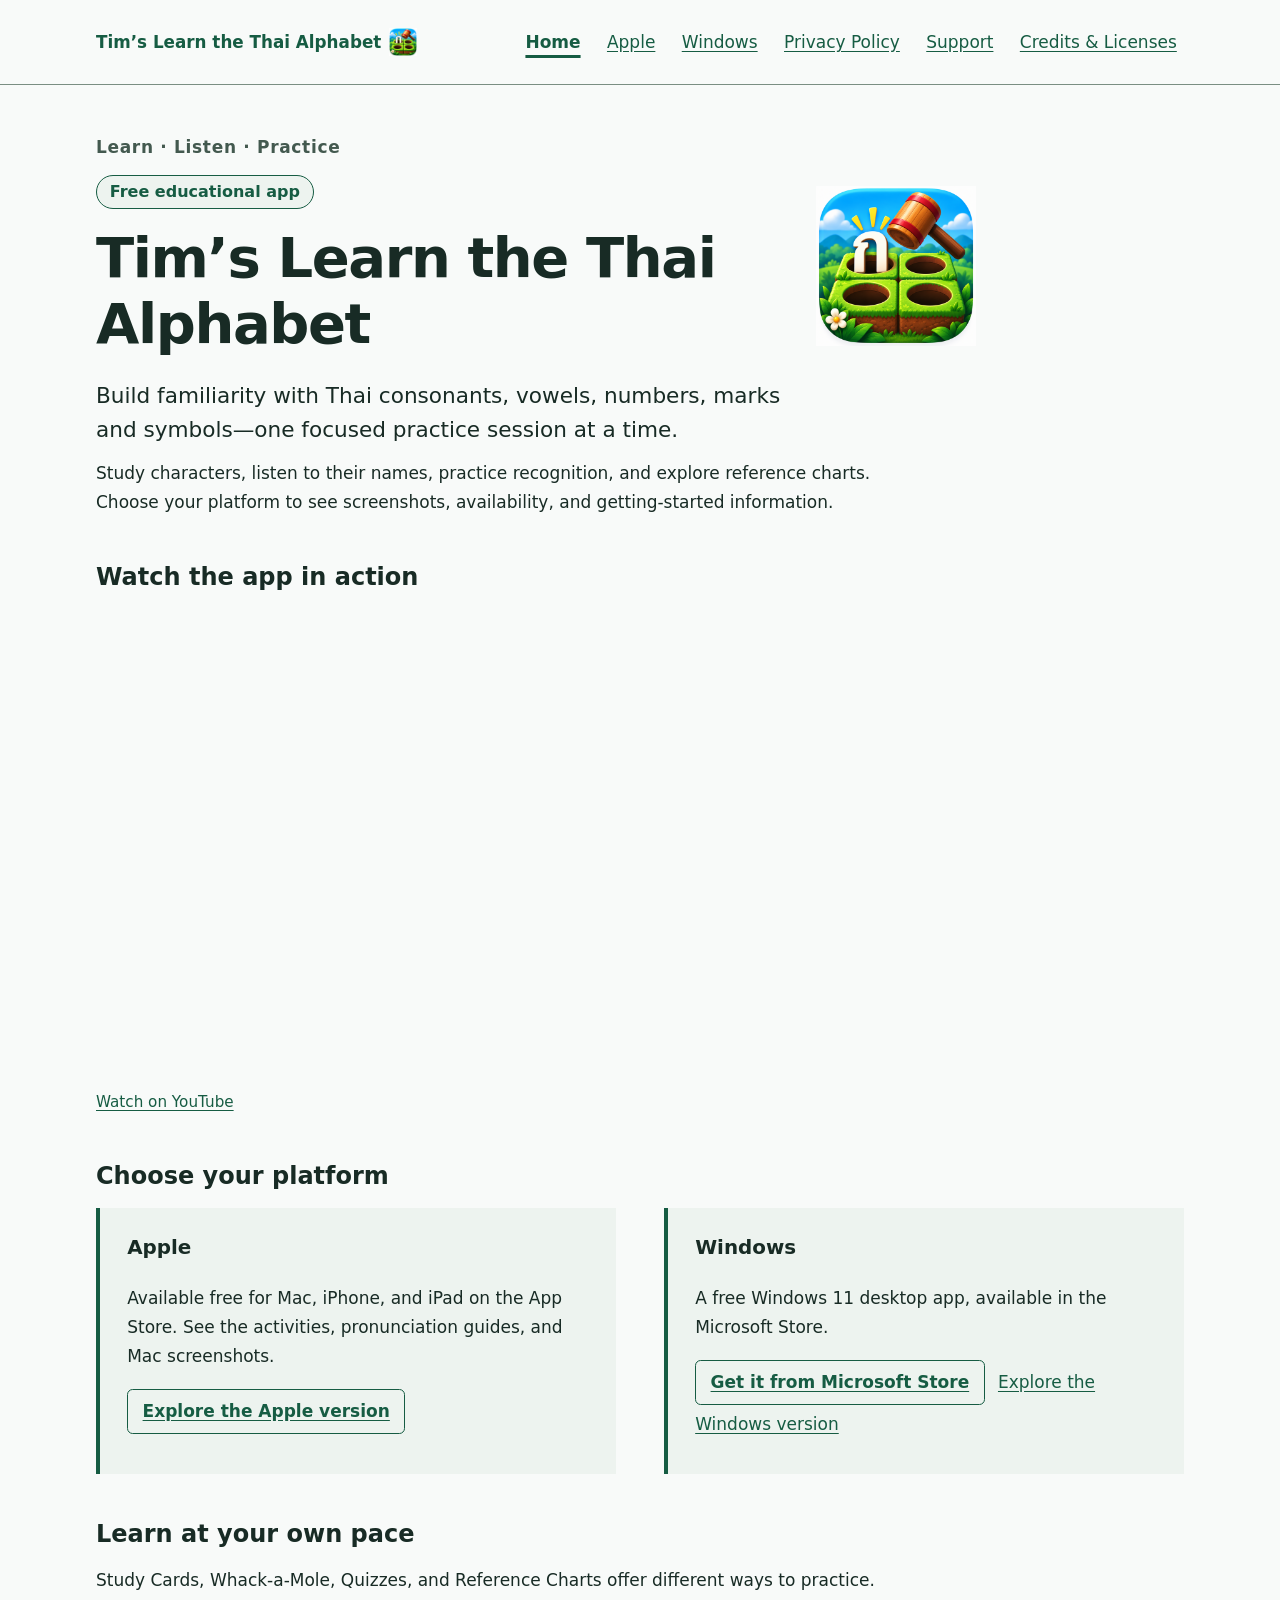
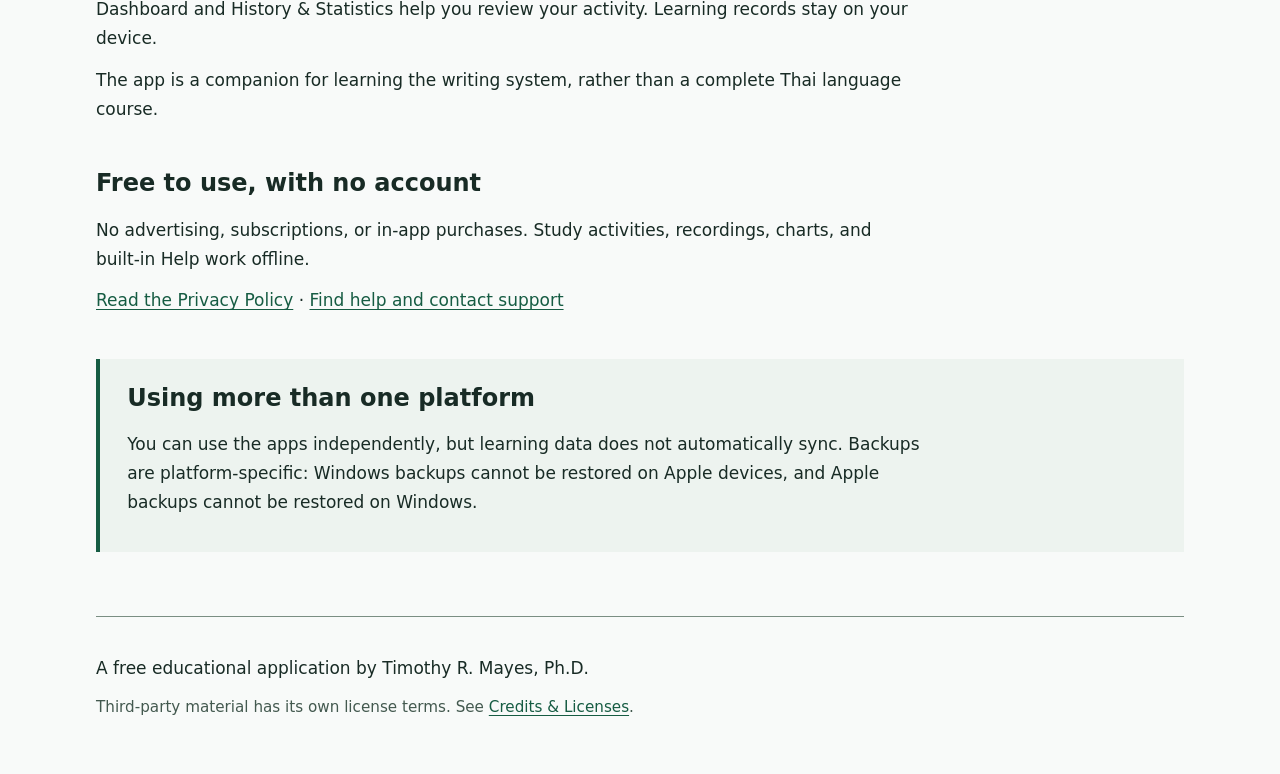
==== commit e67d33dd: "Update website copy for the Apple App Store releases" ====
--- a/index.html
+++ b/index.html
@@ -13,7 +13,7 @@
     <p class="small"><a href="https://youtu.be/OEJnlYpl8uw">Watch on YouTube</a></p>
   </div>
 </section>
-<section aria-labelledby="platforms"><h2 id="platforms">Choose your platform</h2><div class="activities platform-choices"><article class="note"><h3>Apple</h3><p>Learn about the Mac application and plans for Apple devices. See the activities, pronunciation guides, and Mac screenshots.</p><p><a class="action-link" href="apple.html">Explore the Apple version</a></p></article><article class="note"><h3>Windows</h3><p>A free Windows 11 desktop app, available in the Microsoft Store.</p><p><a class="action-link" href="https://apps.microsoft.com/detail/9PMF3ZC7KF2C">Get it from Microsoft Store</a> <a href="windows.html">Explore the Windows version</a></p></article></div></section>
+<section aria-labelledby="platforms"><h2 id="platforms">Choose your platform</h2><div class="activities platform-choices"><article class="note"><h3>Apple</h3><p>Available free for Mac, iPhone, and iPad on the App Store. See the activities, pronunciation guides, and Mac screenshots.</p><p><a class="action-link" href="apple.html">Explore the Apple version</a></p></article><article class="note"><h3>Windows</h3><p>A free Windows 11 desktop app, available in the Microsoft Store.</p><p><a class="action-link" href="https://apps.microsoft.com/detail/9PMF3ZC7KF2C">Get it from Microsoft Store</a> <a href="windows.html">Explore the Windows version</a></p></article></div></section>
 <section><h2>Learn at your own pace</h2><p>Study Cards, Whack-a-Mole, Quizzes, and Reference Charts offer different ways to practice. Dashboard and History &amp; Statistics help you review your activity. Learning records stay on your device.</p><p>The app is a companion for learning the writing system, rather than a complete Thai language course.</p></section>
 <section><h2>Free to use, with no account</h2><p>No advertising, subscriptions, or in-app purchases. Study activities, recordings, charts, and built-in Help work offline.</p><p><a href="privacy.html">Read the Privacy Policy</a> · <a href="support.html">Find help and contact support</a></p></section>
 <section class="note"><h2>Using more than one platform</h2><p>You can use the apps independently, but learning data does not automatically sync. Backups are platform-specific: Windows backups cannot be restored on Apple devices, and Apple backups cannot be restored on Windows.</p></section></main><footer class="wrap"><p>A free educational application by Timothy R. Mayes, Ph.D.</p><p class="small">Third-party material has its own license terms. See <a href="credits.html">Credits &amp; Licenses</a>.</p></footer></body></html>
